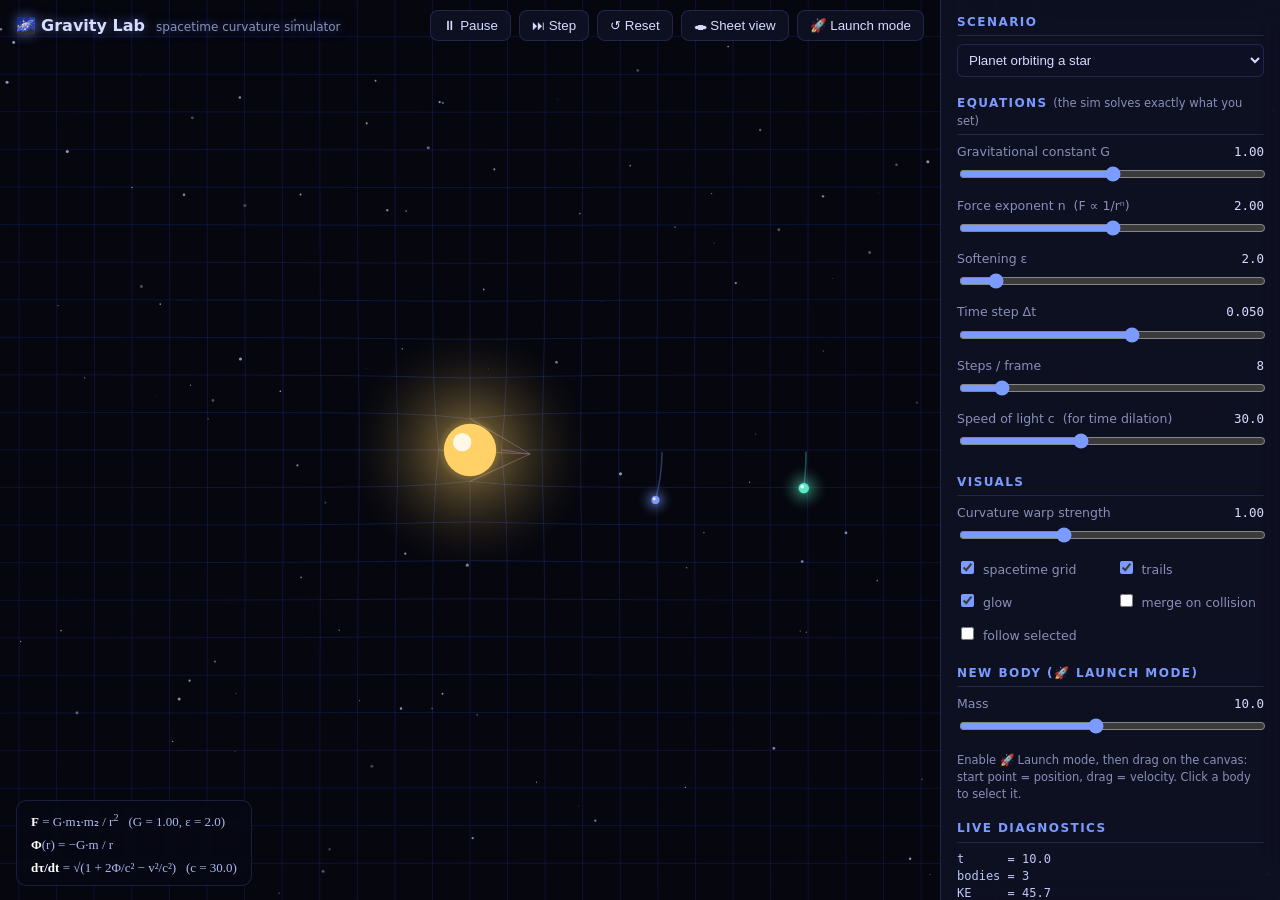
==== index.html @ dc2abd45 "Add Gravity Lab: interactive N-body spacetime curvature simulator Pure HTML/CSS/JS, no dependencies." ====
<!DOCTYPE html>
<html lang="en">
<head>
<meta charset="UTF-8">
<meta name="viewport" content="width=device-width, initial-scale=1.0">
<title>Gravity Lab — Spacetime Curvature Simulator</title>
<link rel="stylesheet" href="style.css">
</head>
<body>
<div id="app">

  <canvas id="sim"></canvas>

  <header id="topbar">
    <div class="brand">🌌 <b>Gravity Lab</b> <span class="sub">spacetime curvature simulator</span></div>
    <div class="toolbar">
      <button id="btnPlay"  class="tb" title="Play / pause (Space)">⏸ Pause</button>
      <button id="btnStep"  class="tb" title="Single step">⏭ Step</button>
      <button id="btnReset" class="tb" title="Reset current preset">↺ Reset</button>
      <button id="btnView"  class="tb" title="Toggle 2D / 3D sheet view">🕳 Sheet view</button>
      <button id="btnLaunch" class="tb toggle" title="When on: drag on canvas to launch a new body">🚀 Launch mode</button>
    </div>
  </header>

  <div id="eqbar">
    <span id="eqForce"></span>
    <span id="eqPot"></span>
    <span id="eqDil"></span>
  </div>

  <aside id="panel">

    <section>
      <h2>Scenario</h2>
      <select id="preset">
        <option value="orbit">Planet orbiting a star</option>
        <option value="binary">Binary stars</option>
        <option value="figure8">Three-body figure-8</option>
        <option value="solar">Mini solar system</option>
        <option value="slingshot">Black-hole slingshot</option>
        <option value="chaos">Random chaos (12 bodies)</option>
        <option value="empty">Empty space (build your own)</option>
      </select>
    </section>

    <section>
      <h2>Equations <span class="hint">(the sim solves exactly what you set)</span></h2>

      <label>Gravitational constant G <output id="oG"></output></label>
      <input type="range" id="sG" min="-2" max="2" step="0.01">

      <label>Force exponent n &nbsp;(F ∝ 1/rⁿ) <output id="oN"></output></label>
      <input type="range" id="sN" min="1" max="3" step="0.01" value="2">

      <label>Softening ε <output id="oEps"></output></label>
      <input type="range" id="sEps" min="0" max="20" step="0.1" value="2">

      <label>Time step Δt <output id="oDt"></output></label>
      <input type="range" id="sDt" min="-3" max="0" step="0.01">

      <label>Steps / frame <output id="oSub"></output></label>
      <input type="range" id="sSub" min="1" max="60" step="1" value="8">

      <label>Speed of light c &nbsp;(for time dilation) <output id="oC"></output></label>
      <input type="range" id="sC" min="0.5" max="3" step="0.01" value="1.5">
    </section>

    <section>
      <h2>Visuals</h2>
      <label>Curvature warp strength <output id="oWarp"></output></label>
      <input type="range" id="sWarp" min="0" max="3" step="0.01" value="1">
      <div class="checks">
        <label><input type="checkbox" id="cGrid"  checked> spacetime grid</label>
        <label><input type="checkbox" id="cTrail" checked> trails</label>
        <label><input type="checkbox" id="cGlow"  checked> glow</label>
        <label><input type="checkbox" id="cMerge"> merge on collision</label>
        <label><input type="checkbox" id="cFollow"> follow selected</label>
      </div>
    </section>

    <section>
      <h2>New body (🚀 launch mode)</h2>
      <label>Mass <output id="oM"></output></label>
      <input type="range" id="sM" min="-1" max="3.5" step="0.01" value="1">
      <p class="hint">Enable 🚀 Launch mode, then drag on the canvas: start point = position, drag = velocity. Click a body to select it.</p>
    </section>

    <section>
      <h2>Live diagnostics</h2>
      <div id="readout" class="mono"></div>
      <h3>Energy <span class="hint">KE · PE · total</span></h3>
      <canvas id="gEnergy" width="300" height="110"></canvas>
      <h3>Curvature profile Φ(x) &amp; clock rate dτ/dt</h3>
      <canvas id="gCurv" width="300" height="110"></canvas>
    </section>

    <section class="hint">
      <b>Controls:</b> wheel = zoom · drag = pan (2D) / orbit (3D) · click = select body · Space = pause
    </section>

  </aside>
</div>
<script src="main.js"></script>
</body>
</html>
---- style.css ----
:root {
  --bg: #05060e;
  --panel: rgba(16, 19, 38, 0.82);
  --border: rgba(120, 140, 255, 0.18);
  --text: #d7dcff;
  --dim: #8890b8;
  --accent: #7c9bff;
  --accent2: #ff9d5c;
}

* { box-sizing: border-box; }

html, body {
  margin: 0;
  height: 100%;
  background: var(--bg);
  color: var(--text);
  font: 14px/1.45 "Segoe UI", system-ui, sans-serif;
  overflow: hidden;
}

#app { position: relative; width: 100%; height: 100%; }

#sim {
  position: absolute;
  inset: 0;
  display: block;
  cursor: crosshair;
}

/* ---------- top bar ---------- */
#topbar {
  position: absolute;
  top: 0; left: 0; right: 340px;
  display: flex;
  align-items: center;
  justify-content: space-between;
  gap: 12px;
  padding: 10px 16px;
  pointer-events: none;
}
#topbar .brand { font-size: 16px; text-shadow: 0 0 12px rgba(124,155,255,.6); }
#topbar .brand .sub { color: var(--dim); font-size: 12px; margin-left: 6px; }
.toolbar { display: flex; gap: 8px; pointer-events: auto; }

button.tb {
  background: var(--panel);
  color: var(--text);
  border: 1px solid var(--border);
  border-radius: 8px;
  padding: 7px 12px;
  cursor: pointer;
  backdrop-filter: blur(8px);
  transition: all .15s;
}
button.tb:hover { border-color: var(--accent); box-shadow: 0 0 14px rgba(124,155,255,.35); }
button.tb.on { background: rgba(124,155,255,.25); border-color: var(--accent); }

/* ---------- equation bar ---------- */
#eqbar {
  position: absolute;
  left: 16px; bottom: 14px;
  display: flex;
  flex-direction: column;
  gap: 3px;
  font: 13px/1.5 "Cambria Math", Georgia, serif;
  color: #aeb8ee;
  background: rgba(8,10,22,.55);
  border: 1px solid var(--border);
  border-radius: 10px;
  padding: 8px 14px;
  backdrop-filter: blur(6px);
  pointer-events: none;
}
#eqbar b { color: #fff; }

/* ---------- side panel ---------- */
#panel {
  position: absolute;
  top: 0; right: 0; bottom: 0;
  width: 340px;
  overflow-y: auto;
  background: var(--panel);
  border-left: 1px solid var(--border);
  backdrop-filter: blur(14px);
  padding: 14px 16px 30px;
}
#panel section { margin-bottom: 18px; }
#panel h2 {
  font-size: 12px;
  text-transform: uppercase;
  letter-spacing: .12em;
  color: var(--accent);
  margin: 0 0 8px;
  border-bottom: 1px solid var(--border);
  padding-bottom: 4px;
}
#panel h3 { font-size: 12px; color: var(--dim); margin: 10px 0 4px; }
#panel label { display: block; margin: 8px 0 2px; color: var(--dim); font-size: 12.5px; }
#panel output { float: right; color: var(--text); font-family: ui-monospace, monospace; }

input[type=range] {
  width: 100%;
  accent-color: var(--accent);
  height: 18px;
}
select {
  width: 100%;
  background: #0d1024;
  color: var(--text);
  border: 1px solid var(--border);
  border-radius: 6px;
  padding: 7px;
}
.checks { display: grid; grid-template-columns: 1fr 1fr; gap: 2px 10px; }
.checks label { margin: 4px 0; cursor: pointer; }
.checks input { accent-color: var(--accent); margin-right: 5px; }

.hint { color: var(--dim); font-size: 11.5px; font-weight: normal; text-transform: none; letter-spacing: 0; }
.mono { font-family: ui-monospace, "Cascadia Code", monospace; font-size: 12px; white-space: pre; color: #bdc6f6; }

#panel canvas {
  width: 100%;
  background: rgba(5,6,16,.7);
  border: 1px solid var(--border);
  border-radius: 8px;
}

::-webkit-scrollbar { width: 8px; }
::-webkit-scrollbar-thumb { background: rgba(124,155,255,.25); border-radius: 4px; }
::-webkit-scrollbar-track { background: transparent; }
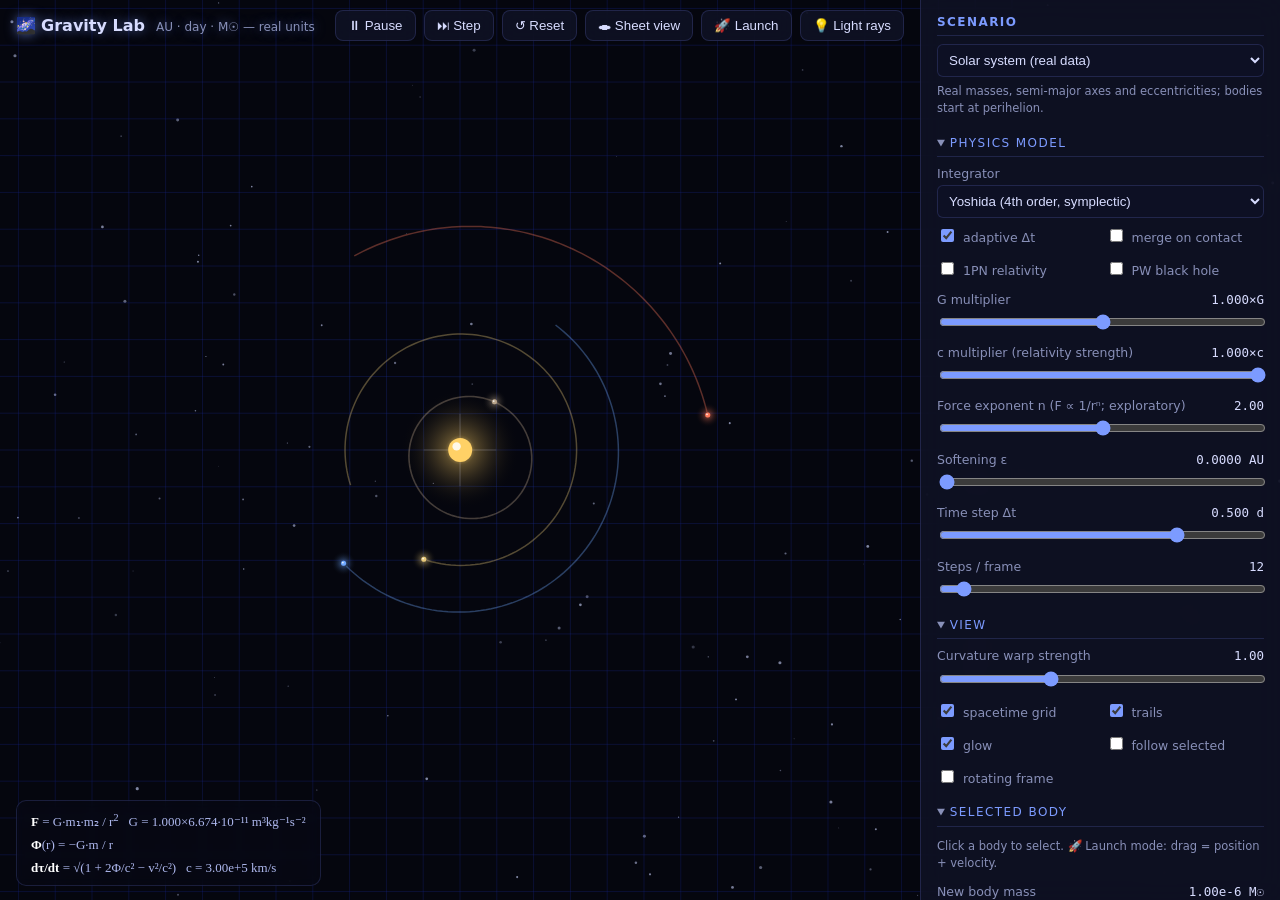
==== commit 838200af: "Rebuild as a scientific instrument: real units, GR, measurements, validation - Real units (AU/day/M-" ====
--- a/index.html
+++ b/index.html
@@ -3,7 +3,7 @@
 <head>
 <meta charset="UTF-8">
 <meta name="viewport" content="width=device-width, initial-scale=1.0">
-<title>Gravity Lab — Spacetime Curvature Simulator</title>
+<title>Gravity Lab — Spacetime Curvature Instrument</title>
 <link rel="stylesheet" href="style.css">
 </head>
 <body>
@@ -12,13 +12,14 @@
   <canvas id="sim"></canvas>
 
   <header id="topbar">
-    <div class="brand">🌌 <b>Gravity Lab</b> <span class="sub">spacetime curvature simulator</span></div>
+    <div class="brand">🌌 <b>Gravity Lab</b> <span class="sub">AU · day · M☉ — real units</span></div>
     <div class="toolbar">
       <button id="btnPlay"  class="tb" title="Play / pause (Space)">⏸ Pause</button>
       <button id="btnStep"  class="tb" title="Single step">⏭ Step</button>
-      <button id="btnReset" class="tb" title="Reset current preset">↺ Reset</button>
+      <button id="btnReset" class="tb" title="Reset current scenario">↺ Reset</button>
       <button id="btnView"  class="tb" title="Toggle 2D / 3D sheet view">🕳 Sheet view</button>
-      <button id="btnLaunch" class="tb toggle" title="When on: drag on canvas to launch a new body">🚀 Launch mode</button>
+      <button id="btnLaunch" class="tb toggle" title="When on: drag on canvas to launch a new body">🚀 Launch</button>
+      <button id="btnLight" class="tb" title="Emit a fan of light rays across the view (weak-field deflection, GR factor 2)">💡 Light rays</button>
     </div>
   </header>
 
@@ -33,73 +34,121 @@
     <section>
       <h2>Scenario</h2>
       <select id="preset">
-        <option value="orbit">Planet orbiting a star</option>
-        <option value="binary">Binary stars</option>
+        <option value="solar">Solar system (real data)</option>
+        <option value="mercury">Mercury precession (GR test)</option>
+        <option value="s2">S2 around Sgr A* (real orbit)</option>
+        <option value="isco">Black hole ISCO (Paczyński–Wiita)</option>
+        <option value="trojans">Sun–Jupiter Trojans (L4/L5)</option>
+        <option value="binary">Binary stars + planet</option>
         <option value="figure8">Three-body figure-8</option>
-        <option value="solar">Mini solar system</option>
-        <option value="slingshot">Black-hole slingshot</option>
-        <option value="chaos">Random chaos (12 bodies)</option>
+        <option value="accretion">Planetesimal accretion (seeded)</option>
         <option value="empty">Empty space (build your own)</option>
       </select>
+      <p id="presetInfo" class="hint"></p>
     </section>
 
-    <section>
-      <h2>Equations <span class="hint">(the sim solves exactly what you set)</span></h2>
+    <details open>
+      <summary>Physics model</summary>
+      <label>Integrator</label>
+      <select id="integrator">
+        <option value="verlet">Velocity Verlet (2nd order, symplectic)</option>
+        <option value="yoshida4">Yoshida (4th order, symplectic)</option>
+        <option value="rk4">Runge–Kutta 4 (use for GR forces)</option>
+        <option value="euler">Symplectic Euler (1st order)</option>
+      </select>
+      <div class="checks">
+        <label><input type="checkbox" id="cAdaptive" checked> adaptive Δt</label>
+        <label><input type="checkbox" id="cMerge"> merge on contact</label>
+        <label title="Pairwise EIH first post-Newtonian correction — gives perihelion precession"><input type="checkbox" id="cPN1"> 1PN relativity</label>
+        <label title="Paczyński–Wiita potential −GM/(r−rₛ) for the heaviest body — real ISCO at 6GM/c²"><input type="checkbox" id="cPW"> PW black hole</label>
+      </div>
 
-      <label>Gravitational constant G <output id="oG"></output></label>
-      <input type="range" id="sG" min="-2" max="2" step="0.01">
+      <label>G multiplier <output id="oG"></output></label>
+      <input type="range" id="sG" min="-2" max="2" step="0.01" value="0">
 
-      <label>Force exponent n &nbsp;(F ∝ 1/rⁿ) <output id="oN"></output></label>
+      <label>c multiplier (relativity strength) <output id="oC"></output></label>
+      <input type="range" id="sC" min="-3" max="0" step="0.01" value="0">
+
+      <label>Force exponent n (F ∝ 1/rⁿ; exploratory) <output id="oN"></output></label>
       <input type="range" id="sN" min="1" max="3" step="0.01" value="2">
 
       <label>Softening ε <output id="oEps"></output></label>
-      <input type="range" id="sEps" min="0" max="20" step="0.1" value="2">
+      <input type="range" id="sEps" min="0" max="0.05" step="0.0005" value="0">
 
       <label>Time step Δt <output id="oDt"></output></label>
-      <input type="range" id="sDt" min="-3" max="0" step="0.01">
+      <input type="range" id="sDt" min="-4" max="1" step="0.01">
 
       <label>Steps / frame <output id="oSub"></output></label>
-      <input type="range" id="sSub" min="1" max="60" step="1" value="8">
+      <input type="range" id="sSub" min="1" max="200" step="1" value="12">
+    </details>
 
-      <label>Speed of light c &nbsp;(for time dilation) <output id="oC"></output></label>
-      <input type="range" id="sC" min="0.5" max="3" step="0.01" value="1.5">
-    </section>
-
-    <section>
-      <h2>Visuals</h2>
+    <details open>
+      <summary>View</summary>
       <label>Curvature warp strength <output id="oWarp"></output></label>
       <input type="range" id="sWarp" min="0" max="3" step="0.01" value="1">
       <div class="checks">
         <label><input type="checkbox" id="cGrid"  checked> spacetime grid</label>
         <label><input type="checkbox" id="cTrail" checked> trails</label>
         <label><input type="checkbox" id="cGlow"  checked> glow</label>
-        <label><input type="checkbox" id="cMerge"> merge on collision</label>
         <label><input type="checkbox" id="cFollow"> follow selected</label>
+        <label title="Co-rotating frame of the two heaviest bodies; shows Lagrange points L1–L5 and the effective potential"><input type="checkbox" id="cRot"> rotating frame</label>
       </div>
-    </section>
+    </details>
 
-    <section>
-      <h2>New body (🚀 launch mode)</h2>
-      <label>Mass <output id="oM"></output></label>
-      <input type="range" id="sM" min="-1" max="3.5" step="0.01" value="1">
-      <p class="hint">Enable 🚀 Launch mode, then drag on the canvas: start point = position, drag = velocity. Click a body to select it.</p>
-    </section>
+    <details open>
+      <summary>Selected body</summary>
+      <div id="selInfo" class="mono"></div>
+      <div id="editor" style="display:none">
+        <h3 id="eName"></h3>
+        <div class="editgrid">
+          <label>m (M☉)</label><input id="eM"  data-bodyfield="1" type="text">
+          <label>x (AU)</label><input id="eX"  data-bodyfield="1" type="text">
+          <label>y (AU)</label><input id="eY"  data-bodyfield="1" type="text">
+          <label>vx (AU/d)</label><input id="eVx" data-bodyfield="1" type="text">
+          <label>vy (AU/d)</label><input id="eVy" data-bodyfield="1" type="text">
+        </div>
+        <div class="btnrow">
+          <button id="btnApplyBody" class="tb small">Apply</button>
+          <button id="btnDelBody" class="tb small">Delete body</button>
+        </div>
+      </div>
+      <p class="hint">Click a body to select. 🚀 Launch mode: drag = position + velocity.</p>
+      <label>New body mass <output id="oM"></output></label>
+      <input type="range" id="sM" min="-8" max="2" step="0.01" value="-6">
+    </details>
 
-    <section>
-      <h2>Live diagnostics</h2>
+    <details open>
+      <summary>Diagnostics &amp; graphs</summary>
       <div id="readout" class="mono"></div>
-      <h3>Energy <span class="hint">KE · PE · total</span></h3>
-      <canvas id="gEnergy" width="300" height="110"></canvas>
-      <h3>Curvature profile Φ(x) &amp; clock rate dτ/dt</h3>
-      <canvas id="gCurv" width="300" height="110"></canvas>
-    </section>
+      <h3>Energy <span class="hint">KE · PE · total (M☉AU²/d²)</span></h3>
+      <canvas id="gEnergy" width="300" height="100"></canvas>
+      <h3>Conservation <span class="hint">log₁₀|drift|: E · L · p</span></h3>
+      <canvas id="gCons" width="300" height="100"></canvas>
+      <h3>Curvature slice <span class="hint">Φ(x) · 1−dτ/dt</span></h3>
+      <canvas id="gCurv" width="300" height="100"></canvas>
+      <h3>Kepler test <span class="hint">measured T vs a (log–log)</span></h3>
+      <canvas id="gKepler" width="300" height="100"></canvas>
+    </details>
+
+    <details>
+      <summary>Data</summary>
+      <div class="btnrow">
+        <button id="btnCSV" class="tb small" title="Export recorded trajectories as CSV">⬇ CSV</button>
+        <button id="btnSave" class="tb small" title="Save full state as JSON">⬇ Save</button>
+        <button id="btnLoad" class="tb small" title="Load a saved JSON state">⬆ Load</button>
+        <input type="file" id="fileLoad" accept=".json" style="display:none">
+      </div>
+      <p class="hint">CSV holds the auto-decimated trajectory record (t, x, y, vx, vy per body). JSON snapshots are exact and reloadable. The validation suite ships in <code>test/</code> — run <code>node test/run.js</code>.</p>
+    </details>
 
     <section class="hint">
-      <b>Controls:</b> wheel = zoom · drag = pan (2D) / orbit (3D) · click = select body · Space = pause
+      <b>Controls:</b> wheel = zoom · drag = pan (2D) / orbit (3D) · click = select · Space = pause
     </section>
 
   </aside>
 </div>
+<script src="physics.js"></script>
+<script src="presets.js"></script>
 <script src="main.js"></script>
 </body>
 </html>
--- a/style.css
+++ b/style.css
@@ -31,7 +31,7 @@
 /* ---------- top bar ---------- */
 #topbar {
   position: absolute;
-  top: 0; left: 0; right: 340px;
+  top: 0; left: 0; right: 360px;
   display: flex;
   align-items: center;
   justify-content: space-between;
@@ -78,7 +78,7 @@
 #panel {
   position: absolute;
   top: 0; right: 0; bottom: 0;
-  width: 340px;
+  width: 360px;
   overflow-y: auto;
   background: var(--panel);
   border-left: 1px solid var(--border);
@@ -126,6 +126,50 @@
   border-radius: 8px;
 }
 
+/* ---------- collapsible groups & editor ---------- */
+#panel details { margin-bottom: 14px; }
+#panel summary {
+  font-size: 12px;
+  text-transform: uppercase;
+  letter-spacing: .12em;
+  color: var(--accent);
+  border-bottom: 1px solid var(--border);
+  padding-bottom: 4px;
+  margin-bottom: 8px;
+  cursor: pointer;
+  user-select: none;
+}
+#panel summary::marker { color: var(--dim); }
+
+.editgrid {
+  display: grid;
+  grid-template-columns: auto 1fr;
+  gap: 4px 8px;
+  align-items: center;
+}
+.editgrid label { margin: 0; }
+.editgrid input {
+  background: #0d1024;
+  color: var(--text);
+  border: 1px solid var(--border);
+  border-radius: 5px;
+  padding: 4px 6px;
+  font: 12px ui-monospace, monospace;
+  width: 100%;
+}
+.btnrow { display: flex; gap: 8px; margin: 8px 0; }
+button.tb.small { padding: 5px 10px; font-size: 12px; }
+
+#eqbar .tag {
+  background: rgba(255,157,92,.18);
+  border: 1px solid rgba(255,157,92,.4);
+  border-radius: 5px;
+  padding: 0 5px;
+  font-size: 11px;
+  color: #ffb98a;
+}
+#presetInfo { margin: 6px 0 0; }
+
 ::-webkit-scrollbar { width: 8px; }
 ::-webkit-scrollbar-thumb { background: rgba(124,155,255,.25); border-radius: 4px; }
 ::-webkit-scrollbar-track { background: transparent; }
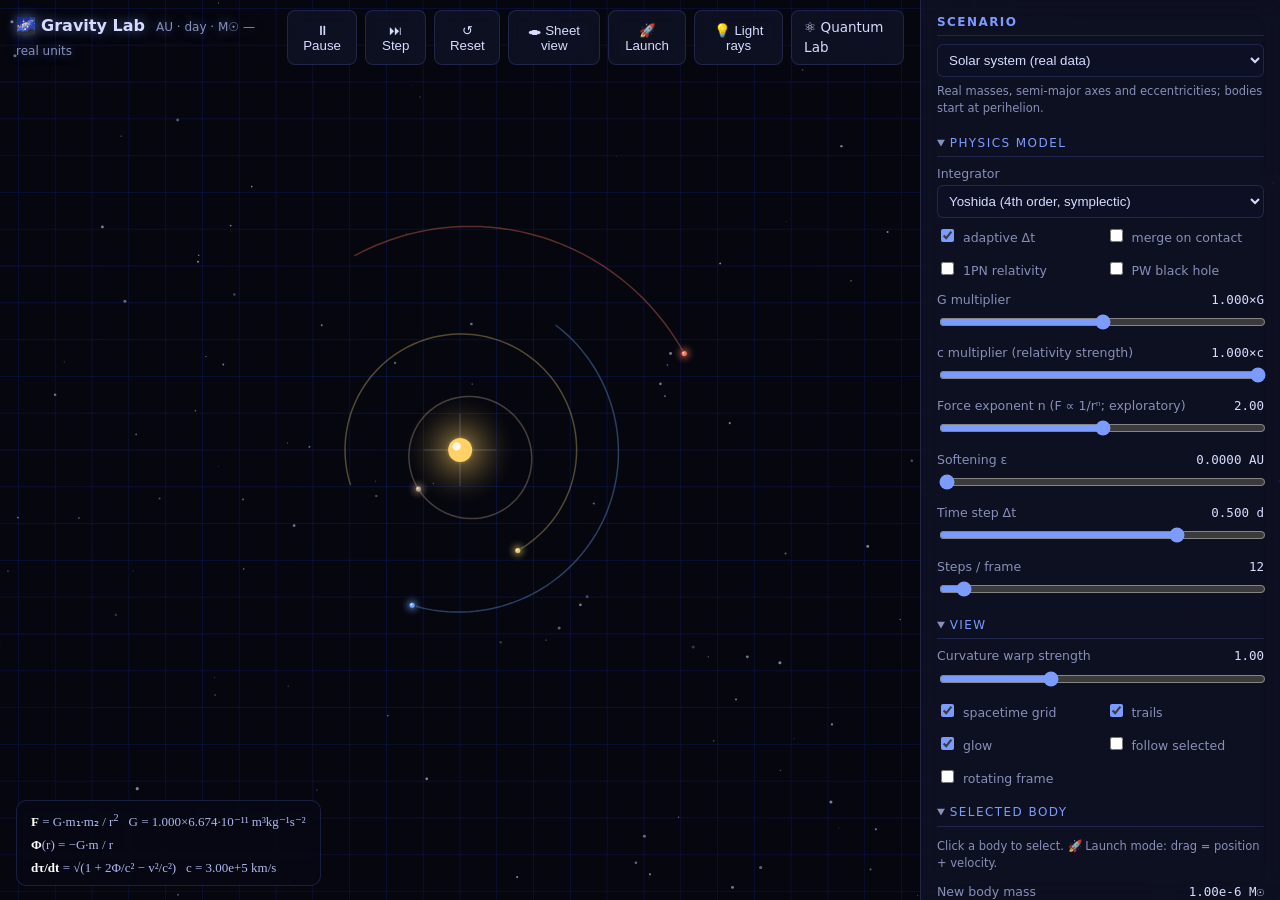
==== commit d6f41157: "Add Quantum Lab: TDSE instrument with real-experiment anchors - Split-step Fourier solver for the ti" ====
--- a/index.html
+++ b/index.html
@@ -20,6 +20,7 @@
       <button id="btnView"  class="tb" title="Toggle 2D / 3D sheet view">🕳 Sheet view</button>
       <button id="btnLaunch" class="tb toggle" title="When on: drag on canvas to launch a new body">🚀 Launch</button>
       <button id="btnLight" class="tb" title="Emit a fan of light rays across the view (weak-field deflection, GR factor 2)">💡 Light rays</button>
+      <a class="tb" href="quantum.html" title="The quantum-mechanics instrument: Schrödinger equation, solved live">⚛ Quantum Lab</a>
     </div>
   </header>
 
--- a/style.css
+++ b/style.css
@@ -43,7 +43,8 @@
 #topbar .brand .sub { color: var(--dim); font-size: 12px; margin-left: 6px; }
 .toolbar { display: flex; gap: 8px; pointer-events: auto; }
 
-button.tb {
+a.tb { text-decoration: none; display: inline-flex; align-items: center; font-size: 13.5px; }
+a.tb, button.tb {
   background: var(--panel);
   color: var(--text);
   border: 1px solid var(--border);
